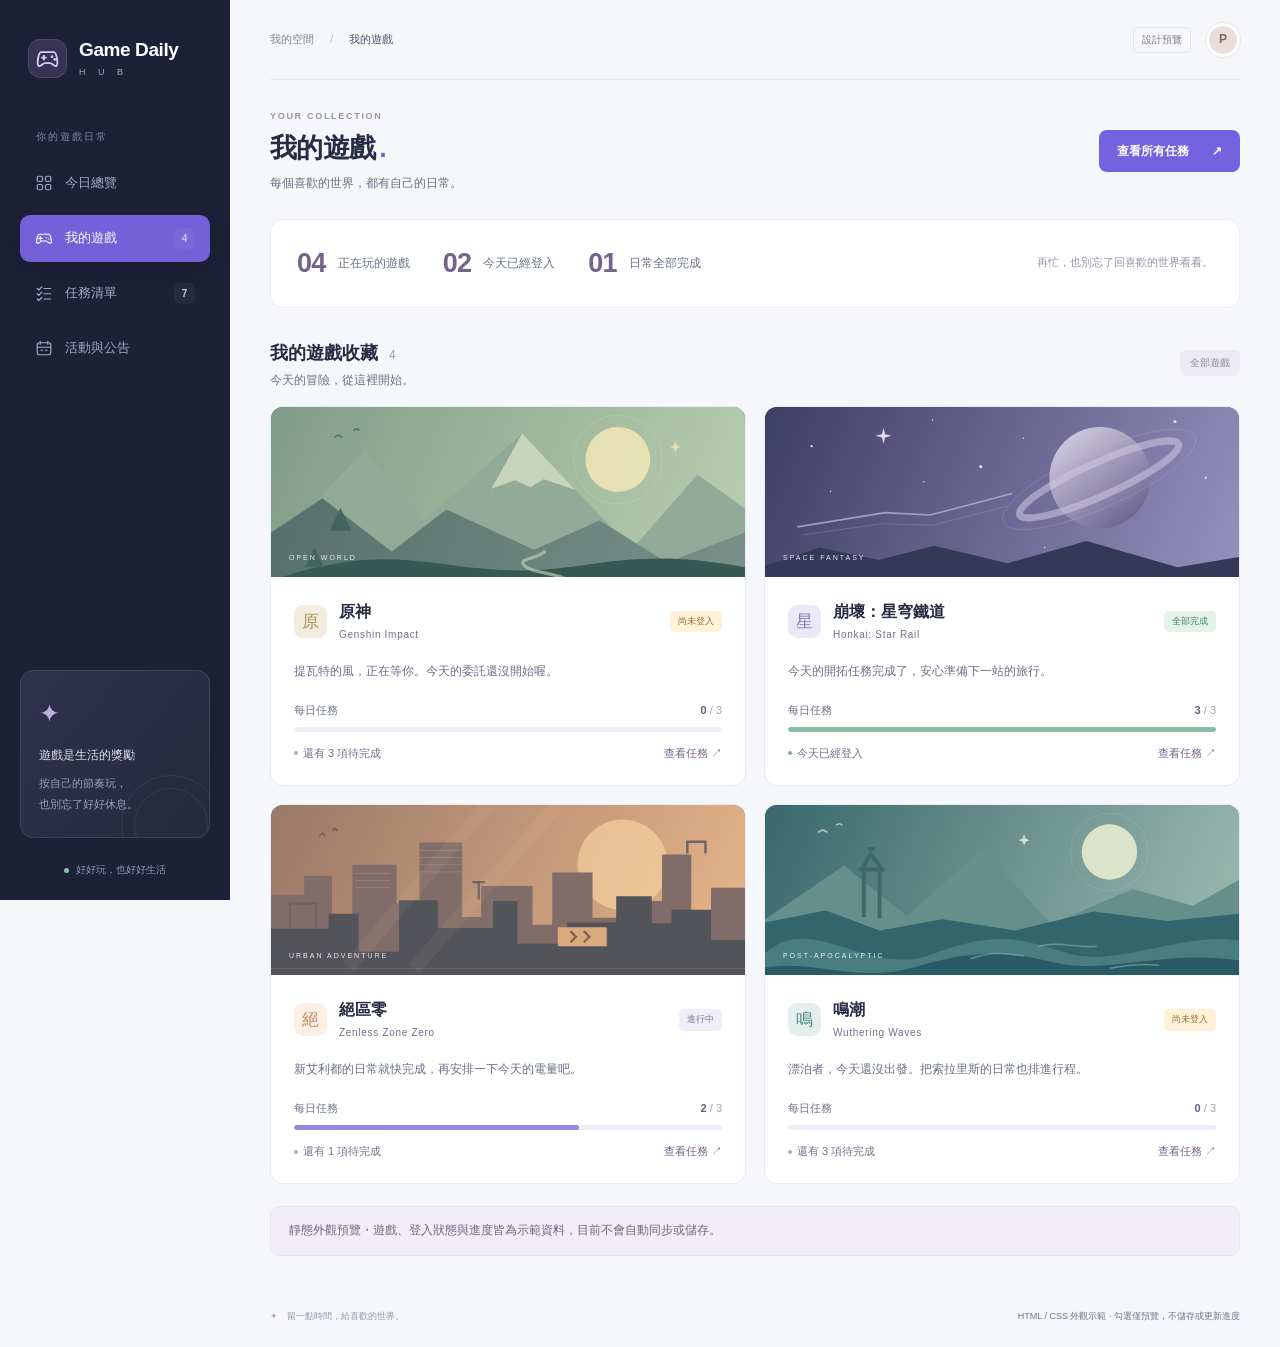
==== games.html @ d1d95e8d "Add Game Daily Hub HTML and CSS website" ====
<!DOCTYPE html>
<html lang="zh-Hant">
<head>
  <meta charset="UTF-8">
  <meta name="viewport" content="width=device-width, initial-scale=1.0">
  <meta name="description" content="Game Daily Hub，讓每一天的遊戲任務都井然有序。每日進度、遊戲清單與活動提醒的靜態設計示範。">
  <meta name="theme-color" content="#1c2036">
  <title>我的遊戲 · Game Daily Hub</title>
  <link rel="icon" href="assets/favicon.svg" type="image/svg+xml">
  <link rel="stylesheet" href="styles.css">
</head>
<body>
  <a class="skip-link" href="#main">跳到主要內容</a>
  <div class="app-shell">
    <aside class="sidebar" aria-label="主要導覽">
      <a class="brand" href="index.html" aria-label="Game Daily Hub 首頁">
        <span class="brand-mark" aria-hidden="true"><svg viewBox="0 0 32 32" fill="none"><path d="M9 9h14c3 0 5 13 3 15-2 2-5-3-7-3h-6c-2 0-5 5-7 3S6 9 9 9Z" stroke="currentColor" stroke-width="2"/><path d="M12 12v6m-3-3h6" stroke="currentColor" stroke-width="2"/><circle cx="21" cy="14" r="1.5" fill="currentColor"/><circle cx="24" cy="17" r="1.5" fill="currentColor"/></svg></span>
        <span>Game Daily<span class="brand-sub">H U B</span></span>
      </a>
      <p class="nav-label">你的遊戲日常</p>
      <nav class="main-nav">
        <a class="nav-link" href="index.html"><svg viewBox="0 0 24 24" aria-hidden="true"><rect x="3" y="3" width="7" height="7" rx="2"/><rect x="14" y="3" width="7" height="7" rx="2"/><rect x="3" y="14" width="7" height="7" rx="2"/><rect x="14" y="14" width="7" height="7" rx="2"/></svg><span>今日總覽</span></a>
        <a class="nav-link active" aria-current="page" href="games.html"><svg viewBox="0 0 24 24" aria-hidden="true"><path d="M6 7h12c3 0 5 11 3 12s-5-3-6-3H9c-1 0-4 4-6 3S3 7 6 7Z"/><path d="M7 10v5m-2.5-2.5h5m6-1h.01m3 2h.01"/></svg><span>我的遊戲</span><span class="nav-count">4</span></a>
        <a class="nav-link" href="tasks.html"><svg viewBox="0 0 24 24" aria-hidden="true"><path d="m3 6 2 2 4-4m3 2h9M3 13l2 2 4-4m3 2h9M3 20l2 2 4-4m3 2h9"/></svg><span>任務清單</span><span class="nav-count">7</span></a>
        <a class="nav-link" href="news.html"><svg viewBox="0 0 24 24" aria-hidden="true"><rect x="3" y="5" width="18" height="16" rx="3"/><path d="M7 3v4m10-4v4M3 11h18m-13 4h2m4 0h2"/></svg><span>活動與公告</span></a>
      </nav>
      <div class="sidebar-bottom">
        <div class="sidebar-message"><span class="sparkle" aria-hidden="true">✦</span><strong>遊戲是生活的獎勵</strong><p>按自己的節奏玩，<br>也別忘了好好休息。</p><span class="message-line"></span></div>
        <div class="sidebar-status"><span></span> 好好玩，也好好生活</div>
      </div>
    </aside>

    <main class="main-content" id="main">
      <header class="page-top"><p class="breadcrumb">我的空間 <span>/</span> <strong>我的遊戲</strong></p><div class="profile"><span class="demo-label">設計預覽</span><span class="avatar" aria-label="玩家示範頭像">P</span></div></header>
      <section class="page-header">
        <div><p class="eyebrow">YOUR COLLECTION</p><h1>我的遊戲<span class="heading-dot" aria-hidden="true">.</span></h1><p>每個喜歡的世界，都有自己的日常。</p></div>
        <a class="button button-primary" href="tasks.html">查看所有任務 <span aria-hidden="true">↗</span></a>
      </section>

      <section class="collection-summary panel" aria-label="遊戲收藏概況">
        <div><span class="summary-number">04</span><span>正在玩的遊戲</span></div>
        <div><span class="summary-number">02</span><span>今天已經登入</span></div>
        <div><span class="summary-number">01</span><span>日常全部完成</span></div>
        <p>再忙，也別忘了回喜歡的世界看看。</p>
      </section>

      <section aria-labelledby="collection-heading">
        <div class="section-heading"><div><h2 id="collection-heading">我的遊戲收藏 <span class="section-count">4</span></h2><p>今天的冒險，從這裡開始。</p></div><span class="section-hint">全部遊戲</span></div>
        <div class="game-grid collection-grid">
          <article class="game-card">
            <div class="game-cover cover-genshin"><img src="assets/genshin.svg" alt="原神卡片的青綠山巒與天空示意插畫"><span class="cover-caption">OPEN WORLD</span></div>
            <div class="game-body"><div class="game-heading"><div class="game-name"><span class="game-icon icon-genshin" aria-hidden="true">原</span><div><h3>原神</h3><p>Genshin Impact</p></div></div><span class="badge badge-warning">尚未登入</span></div><p class="game-description">提瓦特的風，正在等你。今天的委託還沒開始喔。</p><div class="game-progress"><span>每日任務</span><strong>0 <span>/ 3</span></strong></div><div class="progress-track" role="img" aria-label="每日任務完成 0%"><span style="width: 0%"></span></div><div class="game-footer"><span><i class="status-dot pending" aria-hidden="true"></i>還有 3 項待完成</span><a href="tasks.html#genshin">查看任務 <span aria-hidden="true">↗</span></a></div></div>
          </article>
          <article class="game-card">
            <div class="game-cover cover-starrail"><img src="assets/starrail.svg" alt="星穹鐵道卡片的紫色星球與軌道示意插畫"><span class="cover-caption">SPACE FANTASY</span></div>
            <div class="game-body"><div class="game-heading"><div class="game-name"><span class="game-icon icon-starrail" aria-hidden="true">星</span><div><h3>崩壞：星穹鐵道</h3><p>Honkai: Star Rail</p></div></div><span class="badge badge-success">全部完成</span></div><p class="game-description">今天的開拓任務完成了，安心準備下一站的旅行。</p><div class="game-progress"><span>每日任務</span><strong>3 <span>/ 3</span></strong></div><div class="progress-track progress-success" role="img" aria-label="每日任務完成 100%"><span style="width: 100%"></span></div><div class="game-footer"><span><i class="status-dot complete" aria-hidden="true"></i>今天已經登入</span><a href="tasks.html#starrail">查看任務 <span aria-hidden="true">↗</span></a></div></div>
          </article>
          <article class="game-card">
            <div class="game-cover cover-zzz"><img src="assets/zzz.svg" alt="絕區零卡片的橘黃色都市幾何示意插畫"><span class="cover-caption">URBAN ADVENTURE</span></div>
            <div class="game-body"><div class="game-heading"><div class="game-name"><span class="game-icon icon-zzz" aria-hidden="true">絕</span><div><h3>絕區零</h3><p>Zenless Zone Zero</p></div></div><span class="badge">進行中</span></div><p class="game-description">新艾利都的日常就快完成，再安排一下今天的電量吧。</p><div class="game-progress"><span>每日任務</span><strong>2 <span>/ 3</span></strong></div><div class="progress-track" role="img" aria-label="每日任務完成約 67%"><span style="width: 66.67%"></span></div><div class="game-footer"><span><i class="status-dot pending" aria-hidden="true"></i>還有 1 項待完成</span><a href="tasks.html#zzz">查看任務 <span aria-hidden="true">↗</span></a></div></div>
          </article>
          <article class="game-card">
            <div class="game-cover cover-wuwa"><img src="assets/wuwa.svg" alt="鳴潮卡片的藍色山脈與波紋示意插畫"><span class="cover-caption">POST-APOCALYPTIC</span></div>
            <div class="game-body"><div class="game-heading"><div class="game-name"><span class="game-icon icon-wuwa" aria-hidden="true">鳴</span><div><h3>鳴潮</h3><p>Wuthering Waves</p></div></div><span class="badge badge-warning">尚未登入</span></div><p class="game-description">漂泊者，今天還沒出發。把索拉里斯的日常也排進行程。</p><div class="game-progress"><span>每日任務</span><strong>0 <span>/ 3</span></strong></div><div class="progress-track" role="img" aria-label="每日任務完成 0%"><span style="width: 0%"></span></div><div class="game-footer"><span><i class="status-dot pending" aria-hidden="true"></i>還有 3 項待完成</span><a href="tasks.html#wuwa">查看任務 <span aria-hidden="true">↗</span></a></div></div>
          </article>
        </div>
      </section>
      <p class="preview-note">靜態外觀預覽・遊戲、登入狀態與進度皆為示範資料，目前不會自動同步或儲存。</p>

      <footer class="site-footer"><p><span aria-hidden="true">✦</span> 留一點時間，給喜歡的世界。</p><p>HTML / CSS 外觀示範 · 勾選僅預覽，不儲存或更新進度</p></footer>
    </main>
  </div>
</body>
</html>
---- styles.css ----
/* 共用設計：從這裡修改全站配色，不需要安裝任何套件。 */
:root {
  --bg: #f6f7fb;
  --surface: #fff;
  --sidebar: #1d2138;
  --text: #272b43;
  --muted: #687086;
  --line: #eceef5;
  --accent: #7562df;
  --accent-dark: #5c48c8;
  --accent-light: #f0edff;
  --green: #36856e;
  --radius: 17px;
}
* { box-sizing: border-box; }
html { scroll-behavior: smooth; scroll-padding-top: 24px; }
body { margin: 0; color: var(--text); background: var(--bg); font-family: -apple-system, BlinkMacSystemFont, "Segoe UI", "PingFang TC", "Microsoft JhengHei", sans-serif; font-size: 14px; line-height: 1.6; -webkit-font-smoothing: antialiased; }
a { color: inherit; text-decoration: none; }
button, input { font: inherit; }
img, svg { display: block; max-width: 100%; }
h1, h2, h3, p { margin: 0; }
h1, h2, h3 { line-height: 1.45; }
a, input, button { -webkit-tap-highlight-color: transparent; }
a:focus-visible, input:focus-visible, button:focus-visible, summary:focus-visible { outline: 3px solid #ad92ff; outline-offset: 5px; }
::selection { background: #e0d9ff; }
.skip-link { position: fixed; z-index: 20; left: 12px; top: -70px; padding: 10px 18px; color: white; background: var(--accent-dark); border-radius: 8px; }
.skip-link:focus { top: 12px; }
.app-shell { min-height: 100vh; }
.sidebar { width: 230px; position: fixed; inset: 0 auto 0 0; display: flex; flex-direction: column; padding: 38px 20px 22px; background: var(--sidebar); color: #a3a8c2; z-index: 5; overflow-y: auto; }
.brand { display: flex; align-items: center; gap: 12px; color: #fff; margin: 0 8px 51px; font-size: 19px; font-weight: 750; line-height: 1.25; letter-spacing: -.4px; }
.brand-mark { flex-shrink: 0; width: 39px; height: 39px; padding: 4px; color: #d6ccff; background: #383352; border: 1px solid #52476f; border-radius: 12px; }
.brand-sub { display: block; margin-top: 5px; color: #a8a4c4; font-size: 9px; font-weight: 500; letter-spacing: 5px; }
.nav-label { font-size: 10px; letter-spacing: 2px; margin: 0 16px 15px; color: #8187a2; }
.main-nav { display: flex; flex-direction: column; gap: 8px; }
.nav-link { display: flex; align-items: center; gap: 12px; padding: 13px 15px; border-radius: 10px; font-size: 13px; font-weight: 550; transition: background .2s, color .2s; }
.nav-link svg { width: 18px; height: 18px; fill: none; stroke: currentColor; stroke-width: 1.6; stroke-linecap: round; stroke-linejoin: round; flex-shrink: 0; }
.nav-link:hover { color: #fff; background: #2a2d47; }
.nav-link.active { background: #7460d9; color: #fff; box-shadow: 0 6px 20px #0d092326; }
.nav-count { margin-left: auto; min-width: 21px; height: 21px; line-height: 21px; text-align: center; font-size: 10px; border-radius: 6px; background: #ffffff0c; color: #c6c6d9; }
.sidebar-bottom { margin-top: auto; padding-top: 70px; }
.sidebar-message { position: relative; overflow: hidden; padding: 22px 18px; border: 1px solid #41435b; border-radius: 13px; background: linear-gradient(130deg, #30314d, #24293e); }
.sparkle { display: block; font-size: 25px; color: #bfaddf; margin-bottom: 10px; }
.sidebar-message strong { color: #e1e0eb; font-size: 12px; font-weight: 550; }
.sidebar-message p { font-size: 11px; margin-top: 8px; line-height: 1.9; color: #a0a1ba; }
.message-line { position: absolute; right: -12px; bottom: -38px; width: 100px; height: 100px; border: 1px solid #ffffff14; border-radius: 50%; }
.message-line::after { content: ""; position: absolute; inset: 12px; border: 1px solid #ffffff12; border-radius: 50%; }
.sidebar-status { display: flex; align-items: center; justify-content: center; gap: 7px; margin-top: 24px; font-size: 10px; color: #9197b0; }
.sidebar-status > span { width: 5px; height: 5px; border-radius: 50%; background: #8ebfaa; }
.main-content { margin-left: 230px; padding: 0 40px; max-width: 1700px; }
.page-top { min-height: 80px; border-bottom: 1px solid #e8eaf1; display: flex; align-items: center; justify-content: space-between; gap: 20px; }
.breadcrumb { font-size: 11px; color: #7e8397; }
.breadcrumb span { color: #b8bac7; padding: 0 13px; }
.breadcrumb strong { font-weight: 500; color: #4c5269; }
.profile { display: flex; align-items: center; gap: 15px; }
.demo-label { border: 1px solid #e4e2ee; border-radius: 6px; padding: 4px 8px; font-size: 10px; color: #7c758e; }
.avatar { display: grid; place-items: center; width: 34px; height: 34px; font-weight: 700; font-size: 12px; border: 3px solid white; border-radius: 50%; background: #eadfd8; color: #806658; box-shadow: 0 0 0 1px #eee7e1; }
.page-header { display: flex; align-items: center; justify-content: space-between; gap: 20px; padding: 29px 0 25px; }
.eyebrow { color: #9996aa; font-size: 9px; font-weight: 600; letter-spacing: 1.7px; }
.page-header h1 { font-size: clamp(22px, 2.1vw, 30px); font-weight: 750; margin: 6px 0; letter-spacing: -.7px; }
.heading-star { font-size: 26px; color: #b6a0d0; padding-left: 6px; }
.page-description { font-size: 12px; color: var(--muted); }
.button { display: inline-flex; align-items: center; justify-content: center; gap: 23px; padding: 11px 17px; border: 1px solid transparent; border-radius: 8px; font-size: 12px; font-weight: 600; line-height: 1.5; white-space: nowrap; transition: background .2s, transform .2s; }
.button:hover { transform: translateY(-2px); }
.button-light { background: white; border-color: #e5e6ef; box-shadow: 0 2px 3px #15172f03; }
.button-light:hover { background: var(--accent-light); border-color: #d5cdef; }
.button-mint { background: #ceeedc; color: #244c41; box-shadow: 0 4px 16px #12282b1c; }
.button-mint:hover { background: #e2f9ec; }
.hero { display: flex; position: relative; isolation: isolate; overflow: hidden; border-radius: var(--radius); min-height: 261px; color: white; background: linear-gradient(110deg, #343a62 0%, #494372 60%, #736696 100%); }
.hero::before { content: ""; position: absolute; inset: 0; z-index: -1; background-image: radial-gradient(#ffffff30 .6px, transparent .6px); background-size: 24px 24px; opacity: .2; }
.hero-copy { position: relative; z-index: 2; padding: 29px 34px; width: 60%; }
.hero-tag { display: inline-flex; align-items: center; gap: 7px; font-size: 8px; letter-spacing: 1.5px; color: #e1daef; }
.hero-tag > span { width: 5px; height: 5px; background: #c4edda; border-radius: 50%; }
.hero h2 { margin-top: 12px; font-size: clamp(25px, 2.35vw, 32px); font-weight: 650; letter-spacing: .7px; line-height: 1.45; }
.hero-copy p { font-size: 11px; color: #d2cee3; line-height: 1.9; margin: 12px 0 21px; }
.hero-copy p strong { color: #e8e6f1; font-weight: 650; }
.hero-visual { position: absolute; right: 2%; top: 0; bottom: 0; width: 40%; }
.hero-planet { position: absolute; height: 170px; width: 170px; border-radius: 50%; left: 20%; top: 42px; background: radial-gradient(circle at 32% 22%, #e4dfec 0, #b5abcf 25%, #887ba9 53%, #605779 76%); box-shadow: inset -15px -12px 30px #40375966, 5px 12px 55px #a49acb26; }
.hero-planet::after { content: ""; position: absolute; left: -34px; top: 56px; width: 235px; height: 57px; border: 12px solid #a9a0c488; border-top-color: #c8bed844; border-left-color: #e1d8eb99; border-radius: 50%; transform: rotate(-25deg); }
.orbit { border: 1px solid #e8d9ff21; border-radius: 50%; position: absolute; width: 350px; height: 200px; left: -10%; top: 46px; transform: rotate(-35deg); }
.orbit-two { width: 440px; height: 270px; top: 16px; left: -20%; }
.float-star { position: absolute; color: #e9d7b6; }
.star-one { font-size: 32px; top: 33px; right: 9%; transform: rotate(15deg); }
.star-two { font-size: 20px; left: 7%; bottom: 48px; }
.hero-dot { position: absolute; left: 6%; top: 55px; height: 6px; width: 6px; border-radius: 50%; background: #c3c9dc; }
.quest-ticket { position: absolute; display: flex; align-items: center; gap: 12px; bottom: 66px; left: 12%; min-width: 231px; padding: 16px 18px; border-radius: 13px; background: #ffffffed; color: #807891; font-size: 8px; letter-spacing: 1px; box-shadow: 0 16px 24px #1d183533; transform: rotate(-7deg); }
.ticket-check { width: 32px; height: 32px; display: grid; place-items: center; color: #4b8e76; background: #e3f3ea; border-radius: 9px; font-size: 17px; }
.quest-ticket strong { display: block; font-size: 13px; color: #383549; margin-top: 2px; letter-spacing: 1px; }
.ticket-star { margin-left: auto; color: #b6a4d4; font-size: 20px; }
.hero-coordinate { position: absolute; right: 4%; bottom: 25px; font-size: 6px; letter-spacing: 2px; color: #e0d9ed88; }
.stats-grid { display: grid; grid-template-columns: 1.15fr 1fr 1fr; gap: 16px; margin: 22px 0 29px; }
.stat-card { display: flex; align-items: flex-start; gap: 14px; position: relative; background: white; padding: 21px; border-radius: 13px; border: 1px solid var(--line); }
.stat-icon { width: 37px; height: 37px; display: grid; place-items: center; flex-shrink: 0; border-radius: 11px; font-size: 21px; }
.lavender { background: #efecfc; color: #826fcd; }
.mint { background: #e6f4ee; color: #65a590; }
.peach { background: #fff0e6; color: #cc986e; }
.stat-card p { font-size: 11px; color: #6c738c; }
.stat-value { font-size: 26px; line-height: 1.45; font-weight: 700; letter-spacing: -.5px; margin: 3px 0 2px; }
.stat-value > span { font-size: 12px; color: #9a9eb0; font-weight: 450; padding-left: 4px; }
.stat-note, .stat-link { color: #8c90a3; font-size: 9px; }
.stat-link { color: #a87b55; }
.stat-link:hover { text-decoration: underline; }
.mini-ring { width: 48px; height: 48px; border-radius: 50%; background: conic-gradient(#8c77dc 42%, #eeebf8 0); margin: 13px 0 0 auto; padding: 4px; flex-shrink: 0; }
.mini-ring > span { display: flex; align-items: center; justify-content: center; width: 100%; height: 100%; border-radius: 50%; background: white; color: #7562bf; font-size: 12px; font-weight: 650; }
.mini-ring small { font-size: 7px; }
.dashboard-grid { display: grid; grid-template-columns: minmax(0, 1.95fr) minmax(255px, 1fr); gap: 25px; align-items: start; }
.main-column, .side-column { min-width: 0; }
.section-heading { display: flex; justify-content: space-between; align-items: center; gap: 12px; margin-bottom: 16px; }
.section-heading h2 { font-size: 18px; font-weight: 700; margin-top: 3px; }
.section-count { color: #979aac; font-size: 12px; font-weight: 400; margin-left: 6px; }
.text-link { color: #7c719d; font-size: 11px; }
.text-link:hover { color: var(--accent-dark); }
.text-link > span { margin-left: 8px; }
.game-grid { display: grid; grid-template-columns: repeat(2, minmax(0, 1fr)); gap: 18px; }
.game-card { overflow: hidden; background: white; border: 1px solid #e8eaf3; border-radius: 13px; transition: box-shadow .2s, transform .2s; }
.game-card:hover { transform: translateY(-3px); box-shadow: 0 9px 25px #27213f0a; }
.game-cover { position: relative; overflow: hidden; height: 110px; background: #425764; }
.game-cover img { width: 100%; height: 100%; object-fit: cover; }
.cover-caption { position: absolute; bottom: 14px; left: 18px; color: #ffffffe0; font-size: 7px; font-weight: 500; letter-spacing: 2px; }
.badge { display: inline-flex; align-items: center; justify-content: center; font-size: 9px; font-weight: 550; line-height: 1.5; padding: 4px 8px; border-radius: 5px; white-space: nowrap; background: #f0edfa; color: #817099; }
.game-cover > .badge { position: absolute; right: 12px; top: 12px; font-size: 8px; }
.badge-dark { background: #17273180; color: #fff; backdrop-filter: blur(8px); }
.badge-success { background: #e5f4eb; color: #427c66; }
.badge-warning { background: #fff2d8; color: #926a2c; }
.game-body { padding: 16px 18px 14px; }
.game-heading { display: flex; align-items: center; gap: 10px; }
.game-heading h3 { font-size: 13px; font-weight: 700; }
.game-heading p { color: #a0a3b1; font-size: 7px; letter-spacing: .7px; margin-top: 3px; }
.game-icon, .small-game-icon { width: 33px; height: 33px; border-radius: 9px; display: grid; place-items: center; font-size: 24px; flex-shrink: 0; }
.icon-genshin { background: #f4eddf; color: #ad9055; }
.icon-starrail { background: #ebe8f8; color: #8c78b5; }
.icon-zzz { background: #fcf0e6; color: #bf8a5a; }
.icon-wuwa { background: #e3efed; color: #4f8c82; }
.card-arrow { display: grid; place-items: center; align-self: flex-start; margin-left: auto; color: #9498a9; width: 28px; height: 28px; border-radius: 8px; font-size: 15px; }
.card-arrow:hover { color: var(--accent); background: var(--accent-light); }
.game-progress { display: flex; align-items: center; justify-content: space-between; margin: 19px 0 7px; font-size: 9px; color: #83899c; }
.game-progress strong { color: #5d637b; font-size: 11px; }
.game-progress strong span { color: #a0a4b3; font-weight: 400; }
.progress-track { height: 5px; border-radius: 20px; background: #edeef6; overflow: hidden; }
.progress-track > span { display: block; height: 100%; border-radius: inherit; background: #9985e2; }
.progress-success > span { background: #8abca6; }
.game-footer { display: flex; align-items: center; justify-content: space-between; flex-wrap: wrap; gap: 5px; margin-top: 13px; font-size: 8px; color: #9599ab; }
.game-footer > span { display: flex; align-items: center; gap: 5px; }
.game-footer a { color: #8a7baf; }
.game-footer a:hover { text-decoration: underline; }
.status-dot { display: inline-block; width: 4px; height: 4px; flex-shrink: 0; border-radius: 50%; background: #b1b3c1; vertical-align: middle; }
.status-dot.purple { background: #a08ad2; }
.status-dot.gold { background: #bdad77; }
.status-dot.orange { background: #d6a276; }
.status-dot.teal, .text-success .status-dot { background: #7baa98; }
.text-success { color: var(--green); }
.side-column { display: flex; flex-direction: column; gap: 18px; padding-top: 4px; }
.panel { border: 1px solid var(--line); background: white; border-radius: 13px; padding: 19px; }
.panel-heading { display: flex; align-items: center; justify-content: space-between; gap: 10px; margin-bottom: 15px; }
.panel-heading h2 { display: flex; align-items: center; gap: 8px; font-size: 13px; }
.tiny-icon { font-size: 17px; color: #aca2c1; }
.notification-dot { background: #dba079; width: 5px; height: 5px; border-radius: 50%; }
.reminder-box { display: flex; align-items: flex-start; gap: 10px; padding: 13px 10px; border: 1px solid #f3e9da; border-radius: 8px; background: #fdf9f1; }
.reminder-icon { width: 16px; height: 16px; display: grid; place-items: center; border: 1px solid #c8ad75; border-radius: 50%; font-size: 10px; color: #b29357; flex-shrink: 0; margin-top: 2px; }
.reminder-box strong { font-size: 10px; font-weight: 650; color: #8e7850; }
.reminder-box p { font-size: 9px; color: #aa9a80; margin-top: 3px; }
.reminder-link { display: flex; align-items: center; gap: 9px; margin-top: 15px; font-size: 11px; }
.small-game-icon { width: 27px; height: 27px; font-size: 18px; border-radius: 7px; }
.reminder-link small { display: block; font-size: 8px; font-weight: 400; color: #a0a4b5; }
.reminder-link > span:last-child { margin-left: auto; color: #a3a3b4; }
.reminder-link:hover > span:last-child { color: var(--accent); }
.muted { color: var(--muted); }
.small-text { font-size: 9px; }
.quick-tasks .panel-heading { margin-bottom: 4px; }
.task-list { display: flex; flex-direction: column; }
.task-row { display: flex; align-items: center; gap: 11px; padding: 14px 0; cursor: pointer; border-bottom: 1px solid #f0f1f6; }
.task-row:last-child { border-bottom: 0; }
.task-row input { appearance: none; display: grid; place-items: center; width: 16px; height: 16px; margin: 0; border: 1.4px solid #d7dbe7; border-radius: 5px; background: white; flex-shrink: 0; cursor: pointer; }
.task-row input::before { content: ""; width: 7px; height: 4px; border-bottom: 1.5px solid white; border-left: 1.5px solid white; transform: translateY(-1px) rotate(-45deg) scale(0); }
.task-row input:checked { border-color: #9b8bce; background: #9b8bce; }
.task-row input:checked::before { transform: translateY(-1px) rotate(-45deg) scale(1); }
.task-row input:checked ~ .task-content strong { color: #9b9dac; text-decoration: line-through; }
.task-row:hover input:not(:checked) { border-color: var(--accent); }
.task-content { display: flex; flex-direction: column; gap: 4px; min-width: 0; }
.task-content strong { font-size: 11px; font-weight: 550; }
.task-content small { display: flex; align-items: center; gap: 4px; color: #999caf; font-size: 8px; }
.task-game { margin-left: auto; font-size: 10px; color: var(--muted); }
.all-tasks-link { display: flex; align-items: center; justify-content: center; gap: 9px; margin: 10px -19px -19px; padding: 13px; font-size: 10px; color: #9282b5; border-top: 1px solid var(--line); }
.all-tasks-link:hover { background: #f9f7ff; }
.event-preview { position: relative; overflow: hidden; padding: 19px; border: 1px solid #e6e1f3; border-radius: 13px; background: linear-gradient(110deg, #eeebf6, #f8f5fc); }
.event-preview-top { display: flex; justify-content: space-between; align-items: center; gap: 6px; }
.event-preview-top .eyebrow { font-size: 7px; letter-spacing: 1px; }
.event-preview-top .badge { font-size: 8px; }
.event-preview h2 { position: relative; font-size: 15px; color: #6c5e89; margin-top: 16px; }
.event-preview p { position: relative; font-size: 10px; color: #a093b0; margin-top: 5px; }
.event-preview > a { position: relative; display: inline-block; margin-top: 16px; font-size: 10px; color: #827397; }
.event-preview > a:hover { text-decoration: underline; }
.event-decoration { position: absolute; right: 8px; top: 34px; font-size: 110px; color: #cbbede4d; line-height: 1; transform: rotate(12deg); }
.site-footer { display: flex; align-items: center; justify-content: space-between; gap: 15px; color: #a4a8b7; padding: 29px 0 24px; font-size: 9px; }
.site-footer p:first-child { color: #9295a6; }
.site-footer p:first-child span { color: #baa9cd; padding-right: 6px; }

/* 次頁沿用相同卡片、進度列、任務列與導覽。 */
.notice, .preview-note, .info-banner { padding: 14px 18px; margin-bottom: 24px; border: 1px solid #e8e3f3; background: #f1eef9; color: #847499; border-radius: 10px; font-size: 12px; }
.collection-grid { grid-template-columns: repeat(2, minmax(0, 1fr)); }
.collection-grid .game-cover { height: 170px; }
.task-panel { margin-bottom: 20px; scroll-margin-top: 24px; }
.task-panel .panel-heading { border-bottom: 1px solid var(--line); padding-bottom: 18px; }
.task-panel .task-row { padding: 18px 2px; }
.task-panel .task-content strong { font-size: 13px; }
.task-panel .task-content small { font-size: 11px; }
.news-grid { display: grid; grid-template-columns: repeat(2, minmax(0, 1fr)); gap: 22px; }
.news-card { overflow: hidden; padding: 0; scroll-margin-top: 24px; }
.event-art { min-height: 130px; padding: 24px; background: #eee9f7; display: flex; align-items: center; justify-content: space-between; }
.event-art img { width: 100%; height: 150px; object-fit: cover; }
.event-meta { display: flex; align-items: center; gap: 10px; flex-wrap: wrap; font-size: 11px; color: #9a8aa7; }
.event-title { font-size: 20px; margin-top: 12px; }
.event-description { color: var(--muted); font-size: 13px; margin: 12px 0; line-height: 1.9; }
.event-date { color: #928ba0; font-size: 11px; }
.button-primary { color: white; background: var(--accent); }
.button-primary:hover { background: var(--accent-dark); }
.button-secondary { background: white; border-color: #e5e6ef; }
.button-secondary:hover { background: var(--accent-light); }
.heading-dot { color: var(--accent); padding-left: 4px; }
.page-header > div > p:last-child { font-size: 12px; color: var(--muted); }
.section-heading > div > p { margin-top: 5px; font-size: 12px; color: var(--muted); }
.section-hint { font-size: 10px; padding: 5px 10px; border-radius: 6px; background: #ecebf4; color: #8e839e; white-space: nowrap; }
.collection-summary { display: flex; align-items: center; gap: 33px; margin-bottom: 29px; padding: 22px 26px; }
.collection-summary > div { display: flex; align-items: center; gap: 12px; font-size: 12px; color: var(--muted); }
.summary-number { font-size: 27px; font-weight: 650; letter-spacing: -.7px; color: #73648e; }
.collection-summary > p { margin-left: auto; font-size: 11px; color: #9892a4; }
.collection-grid .game-body { padding: 23px; }
.game-name { display: flex; align-items: center; gap: 12px; min-width: 0; }
.game-name .game-icon { font-size: 17px; }
.game-heading > .badge { margin-left: auto; }
.game-description { font-size: 12px; color: var(--muted); margin: 17px 0 6px; line-height: 1.9; }
.collection-grid .game-heading h3 { font-size: 16px; }
.collection-grid .game-progress { font-size: 11px; }
.collection-grid .game-footer { font-size: 11px; }
.status-dot.pending { background: #bcad8f; }
.status-dot.complete { background: #7bad99; }
.collection-grid + .preview-note, section + .preview-note { margin-top: 22px; }
.task-overview { display: flex; align-items: center; justify-content: space-between; padding: 26px; background: linear-gradient(110deg, #eeebf9, #f8f6ff); border-color: #e5dff3; }
.task-overview h2 { font-size: 20px; font-weight: 500; margin: 9px 0; }
.task-overview h2 > strong { color: var(--accent); font-size: 27px; padding: 0 3px; }
.task-overview p { font-size: 12px; color: #9790a6; }
.task-overview-progress { width: 25%; text-align: right; }
.task-overview-progress > strong { font-size: 34px; color: #8070af; line-height: 1; }
.task-overview-progress > strong > span { font-size: 16px; margin-left: 3px; }
.task-overview-progress .progress-track { margin-top: 15px; background: #dfd7f0; }
.task-jump-links { display: flex; gap: 10px; margin-bottom: 24px; flex-wrap: wrap; }
.task-jump-links > a { display: flex; align-items: center; gap: 23px; border: 1px solid #e4e3ed; border-radius: 8px; padding: 9px 15px; background: white; font-size: 12px; transition: background .2s; }
.task-jump-links > a:hover { background: var(--accent-light); }
.task-jump-links > a > span { color: #a398b8; font-size: 10px; }
.task-page-grid { display: grid; grid-template-columns: repeat(2, minmax(0, 1fr)); gap: 20px; }
.task-page-grid .task-panel { margin-bottom: 0; padding: 23px; }
.game-name p { margin-top: 4px; font-size: 10px; color: #9a9cb0; }
.task-tag { margin-left: auto; color: #9891a9; background: #f6f4fa; padding: 3px 7px; border-radius: 4px; font-size: 9px; white-space: nowrap; }
.task-panel-footer { display: flex; justify-content: space-between; padding-top: 19px; margin-top: 7px; border-top: 1px solid var(--line); font-size: 10px; color: #aaa5b5; }
.task-panel-footer a { color: #8a7baf; }
.task-panel-footer a:hover { text-decoration: underline; }
.news-notice { display: flex; align-items: center; gap: 13px; margin-bottom: 29px; background: #eeedf7; border-color: #e4e1f0; }
.notice-icon { display: grid; place-items: center; width: 23px; height: 23px; border: 1px solid #a89cba; border-radius: 50%; font-family: Georgia, serif; color: #988aaa; flex-shrink: 0; }
.news-notice strong { font-size: 12px; color: #7e6f99; }
.news-notice p { font-size: 11px; color: #9c91ac; margin-top: 3px; }
.event-art { position: relative; padding: 0; height: 160px; }
.event-art img { height: 100%; }
.event-art > .badge { position: absolute; right: 16px; top: 16px; }
.news-body { padding: 24px; }
.event-meta { justify-content: space-between; }
.event-category { font-size: 11px; color: #a18e6d; }
.event-details { border-top: 1px solid var(--line); padding-top: 14px; margin-top: 17px; }
.event-details summary { display: flex; align-items: center; justify-content: space-between; cursor: pointer; list-style: none; font-size: 11px; color: #8975a8; }
.event-details summary::-webkit-details-marker { display: none; }
.event-details[open] summary > span { transform: rotate(45deg); }
.event-details p { font-size: 12px; color: #9891a4; margin-top: 14px; line-height: 1.9; }
.announcement-panel { margin-top: 26px; padding: 25px; }
.announcement-panel .panel-heading h2 { font-size: 17px; }
.announcement-panel .panel-heading p { font-size: 12px; color: var(--muted); margin-top: 5px; }
.announcement-row { display: flex; align-items: center; gap: 22px; padding: 21px 0; border-top: 1px solid var(--line); }
.announcement-date { flex-shrink: 0; display: grid; place-items: center; width: 53px; height: 61px; border-radius: 8px; background: #f3f0f9; line-height: 1; color: #9c8cb5; padding: 9px; }
.announcement-date strong { font-size: 23px; font-weight: 600; }
.announcement-date > span { font-size: 8px; letter-spacing: 1px; }
.announcement-row h3 { font-size: 14px; margin-top: 6px; }
.announcement-row p { font-size: 12px; color: var(--muted); margin-top: 4px; }

/* 輔助文字也保持可讀；完成狀態同時用刪除線表示，不只依靠顏色。 */
.task-content small, .game-name p, .game-progress, .game-footer,
.stat-note, .task-panel-footer, .task-tag, .game-heading p,
.reminder-link small, .event-description, .event-date,
.site-footer p, .small-text { color: #6d7388; }
.task-row input:checked ~ .task-content strong { color: #686d80; }
.preview-note, .news-notice p, .event-details p { color: #6e647f; }
.task-panel-footer a, .game-footer a, .all-tasks-link,
.event-preview > a, .event-details summary { color: #77618d; }
.reminder-box p { color: #89754f; }
.event-preview p { color: #7c6a91; }

@media (min-width: 1700px) { .main-content { margin-right: auto; } }
@media (max-width: 1250px) {
  .sidebar { width: 210px; padding-right: 15px; padding-left: 15px; }
  .main-content { margin-left: 210px; padding: 0 27px; }
  .stat-card { padding: 17px 14px; gap: 10px; }
  .stat-icon { width: 32px; height: 32px; border-radius: 9px; }
  .stat-note { font-size: 8px; }
  .mini-ring { width: 40px; height: 40px; }
  .dashboard-grid { gap: 20px; grid-template-columns: minmax(0, 1.7fr) minmax(250px, 1fr); }
  .game-body { padding: 14px; }
  .game-grid { gap: 14px; }
  .game-heading h3 { font-size: 12px; }
  .game-heading { gap: 8px; }
}
@media (max-width: 1080px) {
  .collection-summary { gap: 20px; flex-wrap: wrap; }
  .collection-summary > p { flex-basis: 100%; margin-left: 0; }
  .task-page-grid { grid-template-columns: 1fr; }
  .sidebar { width: 190px; }
  .main-content { margin-left: 190px; padding: 0 24px; }
  .brand { font-size: 16px; margin-left: 3px; margin-right: 0; gap: 9px; }
  .brand-mark { width: 34px; height: 34px; }
  .dashboard-grid { grid-template-columns: 1fr; }
  .side-column { display: grid; grid-template-columns: repeat(2, minmax(0, 1fr)); align-items: start; }
  .event-preview { grid-column: 1 / -1; }
  .hero-visual { right: 0; width: 42%; transform: scale(.85); transform-origin: center right; }
  .hero-copy { width: 68%; }
  .stats-grid { gap: 10px; }
  .stat-card { gap: 9px; }
  .stat-icon { display: none; }
  .game-cover { height: 145px; }
  .site-footer { align-items: flex-start; }
  .site-footer p:last-child { text-align: right; }
}
@media (max-width: 760px) {
  .sidebar { position: static; width: 100%; padding: 19px 20px 12px; overflow: visible; }
  .brand { margin: 0 0 20px; font-size: 17px; }
  .brand-sub { display: inline; font-size: 9px; padding-left: 9px; letter-spacing: 3px; }
  .brand-mark { width: 32px; height: 32px; }
  .nav-label, .sidebar-bottom { display: none; }
  .main-nav { flex-direction: row; gap: 5px; }
  .nav-link { padding: 10px 9px; gap: 7px; font-size: 11px; flex: 1; justify-content: center; }
  .nav-link svg { width: 15px; height: 15px; }
  .nav-count { display: none; }
  .main-content { margin-left: 0; padding: 0 20px; }
  .page-top { min-height: 64px; }
  .page-header { padding: 22px 0; }
  .page-header h1 { font-size: 24px; }
  .page-header > .button { padding: 9px 11px; font-size: 10px; gap: 8px; }
  .page-description { font-size: 11px; }
  .hero-copy { padding: 26px; }
  .hero h2 { font-size: 28px; }
  .hero-visual { transform: scale(.8); }
  .stat-icon { display: grid; }
  .mini-ring { display: none; }
  .stat-value { font-size: 24px; }
  .stat-card { padding: 17px 12px; }
  .stat-note, .stat-link { font-size: 8px; }
  .stats-grid { margin: 17px 0 25px; }
  .site-footer { flex-direction: column; gap: 6px; align-items: center; text-align: center; }
  .site-footer p:last-child { text-align: center; }
}
@media (max-width: 540px) {
  .collection-summary { justify-content: space-between; gap: 15px; padding: 20px; }
  .collection-summary > div { flex-direction: column; align-items: flex-start; gap: 3px; font-size: 10px; }
  .collection-summary > p { font-size: 10px; }
  .collection-grid .game-body { padding: 19px; }
  .collection-grid .game-heading h3 { font-size: 14px; }
  .task-overview { padding: 21px; gap: 16px; }
  .task-overview h2 { font-size: 16px; }
  .task-overview p { font-size: 10px; }
  .task-overview-progress { width: 65px; flex-shrink: 0; }
  .task-overview-progress > strong { font-size: 29px; }
  .task-page-grid .task-panel { padding: 19px; }
  .task-jump-links { gap: 7px; }
  .task-jump-links > a { gap: 12px; padding: 8px 11px; font-size: 11px; }
  .task-panel .task-content small { font-size: 10px; }
  .preview-note { font-size: 10px; }
  .news-body { padding: 21px; }
  .news-notice { align-items: flex-start; }
  .news-notice p { font-size: 10px; line-height: 1.9; }
  .announcement-panel { padding: 19px; }
  .announcement-row { gap: 13px; }
  .announcement-row h3 { font-size: 12px; }
  .announcement-row p { font-size: 11px; }
  .sidebar { padding: 16px 13px 10px; }
  .brand { margin-left: 5px; margin-bottom: 17px; }
  .nav-link { gap: 6px; padding: 10px 5px; font-size: 10px; border-radius: 7px; }
  .nav-link svg { width: 13px; height: 13px; }
  .main-content { padding: 0 17px; }
  .page-header { flex-direction: column; align-items: flex-start; gap: 15px; }
  .page-header h1 { font-size: 23px; letter-spacing: -.6px; }
  .heading-star { font-size: 22px; padding-left: 1px; }
  .page-header > .button { align-self: flex-start; }
  .hero { min-height: 306px; }
  .hero-copy { width: 100%; padding: 25px 22px; }
  .hero h2 { font-size: 27px; }
  .hero-copy p { font-size: 10px; max-width: 235px; }
  .hero-visual { opacity: .5; width: 200px; height: 200px; top: auto; bottom: -12px; right: -58px; transform: scale(.7); transform-origin: bottom right; z-index: -1; }
  .quest-ticket { display: none; }
  .hero-coordinate { display: none; }
  .stats-grid { gap: 7px; grid-template-columns: 1fr 1fr 1fr; }
  .stat-card { display: block; padding: 13px 11px; }
  .stat-icon { height: 28px; width: 28px; margin-bottom: 11px; font-size: 16px; }
  .stat-card p { font-size: 9px; }
  .stat-value { font-size: 24px; white-space: nowrap; }
  .stat-value > span { font-size: 9px; padding-left: 0; }
  .stat-note, .stat-link { display: block; font-size: 8px; line-height: 1.6; }
  .game-grid, .collection-grid { grid-template-columns: 1fr; gap: 17px; }
  .game-cover { height: 140px; }
  .game-body { padding: 19px; }
  .game-heading h3 { font-size: 15px; }
  .game-heading p { font-size: 8px; }
  .game-heading { gap: 11px; }
  .game-icon { height: 37px; width: 37px; }
  .game-progress { font-size: 11px; }
  .game-footer { font-size: 10px; }
  .side-column { grid-template-columns: 1fr; }
  .panel-heading h2 { font-size: 14px; }
  .task-content strong { font-size: 12px; }
  .task-content small { font-size: 10px; }
  .reminder-box strong { font-size: 12px; }
  .reminder-box p { font-size: 11px; }
  .reminder-link { font-size: 13px; }
  .reminder-link small { font-size: 10px; }
  .event-preview h2 { font-size: 17px; }
  .event-preview p, .event-preview > a { font-size: 12px; }
  .news-grid { grid-template-columns: 1fr; }
}
@media (max-width: 360px) {
  .nav-link svg { display: none; }
  .nav-link > span { white-space: nowrap; }
}
@media (prefers-reduced-motion: reduce) {
  html { scroll-behavior: auto; }
  *, *::before, *::after { transition-duration: .01ms !important; animation-duration: .01ms !important; }
}
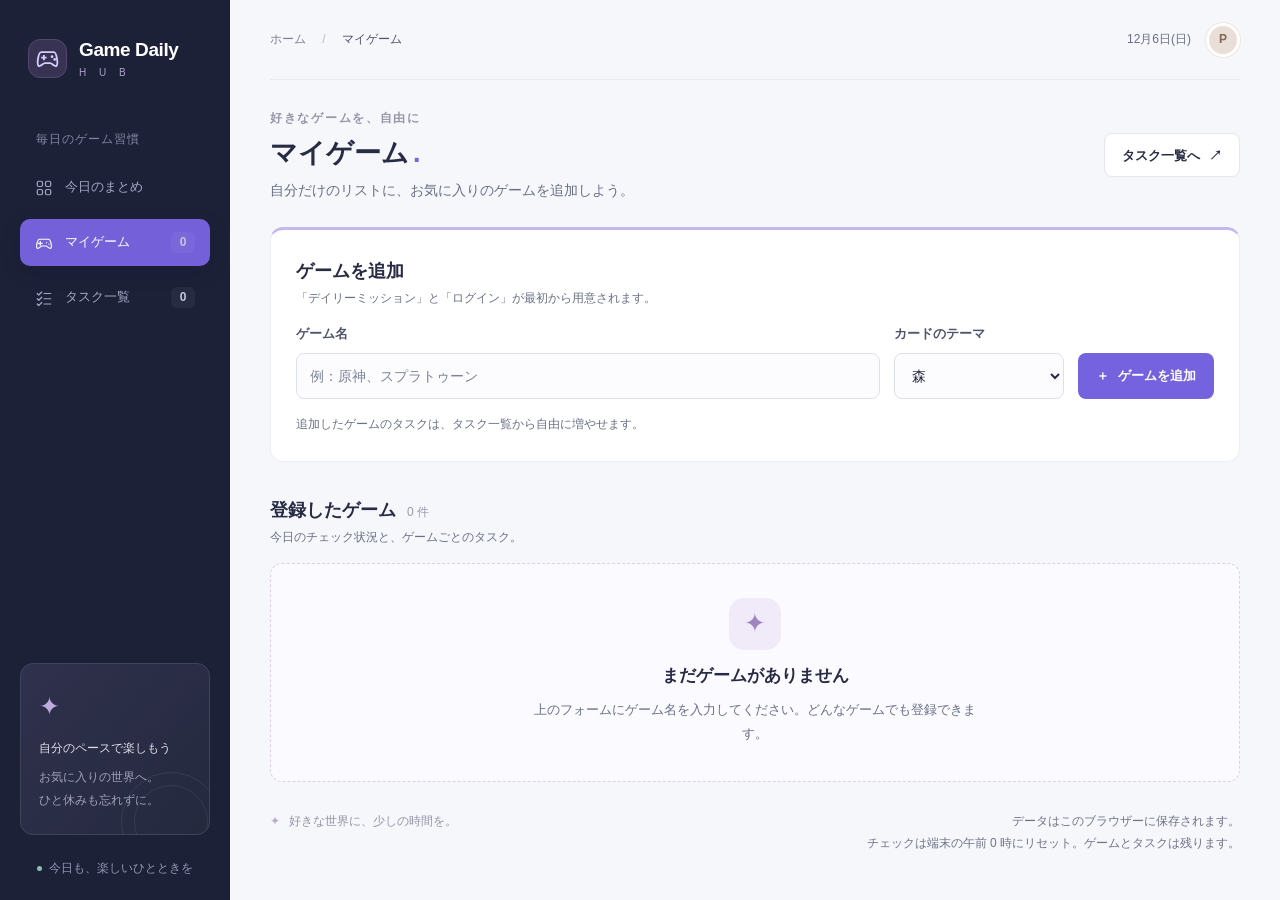
==== commit ab0b4d1e: "Add Japanese browser-managed games and daily tasks" ====
--- a/games.html
+++ b/games.html
@@ -1,73 +1,58 @@
 <!DOCTYPE html>
-<html lang="zh-Hant">
+<html lang="ja">
 <head>
   <meta charset="UTF-8">
   <meta name="viewport" content="width=device-width, initial-scale=1.0">
-  <meta name="description" content="Game Daily Hub，讓每一天的遊戲任務都井然有序。每日進度、遊戲清單與活動提醒的靜態設計示範。">
+  <meta name="description" content="好きなゲームを追加して、自分だけの毎日のチェックリストを作ろう。">
   <meta name="theme-color" content="#1c2036">
-  <title>我的遊戲 · Game Daily Hub</title>
+  <title>マイゲーム · Game Daily Hub</title>
   <link rel="icon" href="assets/favicon.svg" type="image/svg+xml">
   <link rel="stylesheet" href="styles.css">
+  <script src="store.js" defer></script>
+  <script src="app.js" defer></script>
 </head>
-<body>
-  <a class="skip-link" href="#main">跳到主要內容</a>
+<body data-page="games">
+  <a class="skip-link" href="#main">メインコンテンツへ移動</a>
   <div class="app-shell">
-    <aside class="sidebar" aria-label="主要導覽">
-      <a class="brand" href="index.html" aria-label="Game Daily Hub 首頁">
+    <aside class="sidebar" aria-label="メインナビゲーション">
+      <a class="brand" href="index.html" aria-label="Game Daily Hub ホーム">
         <span class="brand-mark" aria-hidden="true"><svg viewBox="0 0 32 32" fill="none"><path d="M9 9h14c3 0 5 13 3 15-2 2-5-3-7-3h-6c-2 0-5 5-7 3S6 9 9 9Z" stroke="currentColor" stroke-width="2"/><path d="M12 12v6m-3-3h6" stroke="currentColor" stroke-width="2"/><circle cx="21" cy="14" r="1.5" fill="currentColor"/><circle cx="24" cy="17" r="1.5" fill="currentColor"/></svg></span>
         <span>Game Daily<span class="brand-sub">H U B</span></span>
       </a>
-      <p class="nav-label">你的遊戲日常</p>
-      <nav class="main-nav">
-        <a class="nav-link" href="index.html"><svg viewBox="0 0 24 24" aria-hidden="true"><rect x="3" y="3" width="7" height="7" rx="2"/><rect x="14" y="3" width="7" height="7" rx="2"/><rect x="3" y="14" width="7" height="7" rx="2"/><rect x="14" y="14" width="7" height="7" rx="2"/></svg><span>今日總覽</span></a>
-        <a class="nav-link active" aria-current="page" href="games.html"><svg viewBox="0 0 24 24" aria-hidden="true"><path d="M6 7h12c3 0 5 11 3 12s-5-3-6-3H9c-1 0-4 4-6 3S3 7 6 7Z"/><path d="M7 10v5m-2.5-2.5h5m6-1h.01m3 2h.01"/></svg><span>我的遊戲</span><span class="nav-count">4</span></a>
-        <a class="nav-link" href="tasks.html"><svg viewBox="0 0 24 24" aria-hidden="true"><path d="m3 6 2 2 4-4m3 2h9M3 13l2 2 4-4m3 2h9M3 20l2 2 4-4m3 2h9"/></svg><span>任務清單</span><span class="nav-count">7</span></a>
-        <a class="nav-link" href="news.html"><svg viewBox="0 0 24 24" aria-hidden="true"><rect x="3" y="5" width="18" height="16" rx="3"/><path d="M7 3v4m10-4v4M3 11h18m-13 4h2m4 0h2"/></svg><span>活動與公告</span></a>
+      <p class="nav-label">毎日のゲーム習慣</p>
+      <nav class="main-nav" aria-label="ページ">
+        <a class="nav-link" href="index.html"><svg viewBox="0 0 24 24" aria-hidden="true"><rect x="3" y="3" width="7" height="7" rx="2"/><rect x="14" y="3" width="7" height="7" rx="2"/><rect x="3" y="14" width="7" height="7" rx="2"/><rect x="14" y="14" width="7" height="7" rx="2"/></svg><span>今日のまとめ</span></a>
+        <a class="nav-link active" aria-current="page" href="games.html"><svg viewBox="0 0 24 24" aria-hidden="true"><path d="M6 7h12c3 0 5 11 3 12s-5-3-6-3H9c-1 0-4 4-6 3S3 7 6 7Z"/><path d="M7 10v5m-2.5-2.5h5m6-1h.01m3 2h.01"/></svg><span>マイゲーム</span><span class="nav-count" data-game-count>0</span></a>
+        <a class="nav-link" href="tasks.html"><svg viewBox="0 0 24 24" aria-hidden="true"><path d="m3 6 2 2 4-4m3 2h9M3 13l2 2 4-4m3 2h9M3 20l2 2 4-4m3 2h9"/></svg><span>タスク一覧</span><span class="nav-count" data-pending-count>0</span></a>
       </nav>
       <div class="sidebar-bottom">
-        <div class="sidebar-message"><span class="sparkle" aria-hidden="true">✦</span><strong>遊戲是生活的獎勵</strong><p>按自己的節奏玩，<br>也別忘了好好休息。</p><span class="message-line"></span></div>
-        <div class="sidebar-status"><span></span> 好好玩，也好好生活</div>
+        <div class="sidebar-message"><span class="sparkle" aria-hidden="true">✦</span><strong>自分のペースで楽しもう</strong><p>お気に入りの世界へ。<br>ひと休みも忘れずに。</p><span class="message-line" aria-hidden="true"></span></div>
+        <div class="sidebar-status"><span aria-hidden="true"></span> 今日も、楽しいひとときを</div>
       </div>
     </aside>
+    <main class="main-content" id="main">
+      <header class="page-top"><p class="breadcrumb">ホーム <span>/</span> <strong>マイゲーム</strong></p><div class="profile"><span id="current-date">今日</span><span class="avatar" aria-hidden="true">P</span></div></header>
+      <div id="app-message" class="app-message" role="status" aria-live="polite"></div>
+      <div id="storage-error" class="storage-error" role="alert" hidden></div>
+      <noscript><p class="notice">ゲームの追加やタスクの記録には JavaScript が必要です。ブラウザーの設定で有効にしてください。</p></noscript>
 
-    <main class="main-content" id="main">
-      <header class="page-top"><p class="breadcrumb">我的空間 <span>/</span> <strong>我的遊戲</strong></p><div class="profile"><span class="demo-label">設計預覽</span><span class="avatar" aria-label="玩家示範頭像">P</span></div></header>
-      <section class="page-header">
-        <div><p class="eyebrow">YOUR COLLECTION</p><h1>我的遊戲<span class="heading-dot" aria-hidden="true">.</span></h1><p>每個喜歡的世界，都有自己的日常。</p></div>
-        <a class="button button-primary" href="tasks.html">查看所有任務 <span aria-hidden="true">↗</span></a>
+      <div class="page-header"><div><p class="eyebrow">好きなゲームを、自由に</p><h1>マイゲーム<span class="heading-dot" aria-hidden="true">.</span></h1><p class="page-description">自分だけのリストに、お気に入りのゲームを追加しよう。</p></div><a class="button button-light" href="tasks.html">タスク一覧へ <span aria-hidden="true">↗</span></a></div>
+      <section class="panel add-game-panel" aria-labelledby="add-game-heading">
+        <div class="section-heading"><div><h2 id="add-game-heading">ゲームを追加</h2><p>「デイリーミッション」と「ログイン」が最初から用意されます。</p></div></div>
+        <form id="add-game-form" class="form-stack">
+          <div class="form-row">
+            <div class="form-field"><label class="field-label" for="game-name">ゲーム名</label><input class="text-input" id="game-name" name="gameName" type="text" maxlength="80" placeholder="例：原神、スプラトゥーン" autocomplete="off" required></div>
+            <div class="form-field theme-field"><label class="field-label" for="game-theme">カードのテーマ</label><select class="select-input" id="game-theme" name="theme"><option value="genshin">森</option><option value="starrail">宇宙</option><option value="zzz">街</option><option value="wuwa">海</option></select></div>
+            <button class="button button-primary" type="submit"><span aria-hidden="true">＋</span> ゲームを追加</button>
+          </div>
+          <p class="inline-note">追加したゲームのタスクは、タスク一覧から自由に増やせます。</p>
+        </form>
       </section>
-
-      <section class="collection-summary panel" aria-label="遊戲收藏概況">
-        <div><span class="summary-number">04</span><span>正在玩的遊戲</span></div>
-        <div><span class="summary-number">02</span><span>今天已經登入</span></div>
-        <div><span class="summary-number">01</span><span>日常全部完成</span></div>
-        <p>再忙，也別忘了回喜歡的世界看看。</p>
+      <section aria-labelledby="collection-heading">
+        <div class="section-heading"><div><h2 id="collection-heading">登録したゲーム <span class="section-count"><span data-game-count>0</span> 件</span></h2><p>今日のチェック状況と、ゲームごとのタスク。</p></div></div>
+        <div class="game-grid collection-grid" id="games-list"></div>
       </section>
-
-      <section aria-labelledby="collection-heading">
-        <div class="section-heading"><div><h2 id="collection-heading">我的遊戲收藏 <span class="section-count">4</span></h2><p>今天的冒險，從這裡開始。</p></div><span class="section-hint">全部遊戲</span></div>
-        <div class="game-grid collection-grid">
-          <article class="game-card">
-            <div class="game-cover cover-genshin"><img src="assets/genshin.svg" alt="原神卡片的青綠山巒與天空示意插畫"><span class="cover-caption">OPEN WORLD</span></div>
-            <div class="game-body"><div class="game-heading"><div class="game-name"><span class="game-icon icon-genshin" aria-hidden="true">原</span><div><h3>原神</h3><p>Genshin Impact</p></div></div><span class="badge badge-warning">尚未登入</span></div><p class="game-description">提瓦特的風，正在等你。今天的委託還沒開始喔。</p><div class="game-progress"><span>每日任務</span><strong>0 <span>/ 3</span></strong></div><div class="progress-track" role="img" aria-label="每日任務完成 0%"><span style="width: 0%"></span></div><div class="game-footer"><span><i class="status-dot pending" aria-hidden="true"></i>還有 3 項待完成</span><a href="tasks.html#genshin">查看任務 <span aria-hidden="true">↗</span></a></div></div>
-          </article>
-          <article class="game-card">
-            <div class="game-cover cover-starrail"><img src="assets/starrail.svg" alt="星穹鐵道卡片的紫色星球與軌道示意插畫"><span class="cover-caption">SPACE FANTASY</span></div>
-            <div class="game-body"><div class="game-heading"><div class="game-name"><span class="game-icon icon-starrail" aria-hidden="true">星</span><div><h3>崩壞：星穹鐵道</h3><p>Honkai: Star Rail</p></div></div><span class="badge badge-success">全部完成</span></div><p class="game-description">今天的開拓任務完成了，安心準備下一站的旅行。</p><div class="game-progress"><span>每日任務</span><strong>3 <span>/ 3</span></strong></div><div class="progress-track progress-success" role="img" aria-label="每日任務完成 100%"><span style="width: 100%"></span></div><div class="game-footer"><span><i class="status-dot complete" aria-hidden="true"></i>今天已經登入</span><a href="tasks.html#starrail">查看任務 <span aria-hidden="true">↗</span></a></div></div>
-          </article>
-          <article class="game-card">
-            <div class="game-cover cover-zzz"><img src="assets/zzz.svg" alt="絕區零卡片的橘黃色都市幾何示意插畫"><span class="cover-caption">URBAN ADVENTURE</span></div>
-            <div class="game-body"><div class="game-heading"><div class="game-name"><span class="game-icon icon-zzz" aria-hidden="true">絕</span><div><h3>絕區零</h3><p>Zenless Zone Zero</p></div></div><span class="badge">進行中</span></div><p class="game-description">新艾利都的日常就快完成，再安排一下今天的電量吧。</p><div class="game-progress"><span>每日任務</span><strong>2 <span>/ 3</span></strong></div><div class="progress-track" role="img" aria-label="每日任務完成約 67%"><span style="width: 66.67%"></span></div><div class="game-footer"><span><i class="status-dot pending" aria-hidden="true"></i>還有 1 項待完成</span><a href="tasks.html#zzz">查看任務 <span aria-hidden="true">↗</span></a></div></div>
-          </article>
-          <article class="game-card">
-            <div class="game-cover cover-wuwa"><img src="assets/wuwa.svg" alt="鳴潮卡片的藍色山脈與波紋示意插畫"><span class="cover-caption">POST-APOCALYPTIC</span></div>
-            <div class="game-body"><div class="game-heading"><div class="game-name"><span class="game-icon icon-wuwa" aria-hidden="true">鳴</span><div><h3>鳴潮</h3><p>Wuthering Waves</p></div></div><span class="badge badge-warning">尚未登入</span></div><p class="game-description">漂泊者，今天還沒出發。把索拉里斯的日常也排進行程。</p><div class="game-progress"><span>每日任務</span><strong>0 <span>/ 3</span></strong></div><div class="progress-track" role="img" aria-label="每日任務完成 0%"><span style="width: 0%"></span></div><div class="game-footer"><span><i class="status-dot pending" aria-hidden="true"></i>還有 3 項待完成</span><a href="tasks.html#wuwa">查看任務 <span aria-hidden="true">↗</span></a></div></div>
-          </article>
-        </div>
-      </section>
-      <p class="preview-note">靜態外觀預覽・遊戲、登入狀態與進度皆為示範資料，目前不會自動同步或儲存。</p>
-
-      <footer class="site-footer"><p><span aria-hidden="true">✦</span> 留一點時間，給喜歡的世界。</p><p>HTML / CSS 外觀示範 · 勾選僅預覽，不儲存或更新進度</p></footer>
+      <footer class="site-footer"><p><span aria-hidden="true">✦</span> 好きな世界に、少しの時間を。</p><p>データはこのブラウザーに保存されます。<br>チェックは端末の午前 0 時にリセット。ゲームとタスクは残ります。</p></footer>
     </main>
   </div>
 </body>
--- a/styles.css
+++ b/styles.css
@@ -1,4 +1,4 @@
-/* 共用設計：從這裡修改全站配色，不需要安裝任何套件。 */
+/* 共通の色とレイアウト。追加パッケージは不要です。 */
 :root {
   --bg: #f6f7fb;
   --surface: #fff;
@@ -14,7 +14,7 @@
 }
 * { box-sizing: border-box; }
 html { scroll-behavior: smooth; scroll-padding-top: 24px; }
-body { margin: 0; color: var(--text); background: var(--bg); font-family: -apple-system, BlinkMacSystemFont, "Segoe UI", "PingFang TC", "Microsoft JhengHei", sans-serif; font-size: 14px; line-height: 1.6; -webkit-font-smoothing: antialiased; }
+body { margin: 0; color: var(--text); background: var(--bg); font-family: -apple-system, BlinkMacSystemFont, "Segoe UI", "Hiragino Kaku Gothic ProN", "Yu Gothic", "Meiryo", sans-serif; font-size: 14px; line-height: 1.6; -webkit-font-smoothing: antialiased; }
 a { color: inherit; text-decoration: none; }
 button, input { font: inherit; }
 img, svg { display: block; max-width: 100%; }
@@ -181,20 +181,12 @@
 .task-game { margin-left: auto; font-size: 10px; color: var(--muted); }
 .all-tasks-link { display: flex; align-items: center; justify-content: center; gap: 9px; margin: 10px -19px -19px; padding: 13px; font-size: 10px; color: #9282b5; border-top: 1px solid var(--line); }
 .all-tasks-link:hover { background: #f9f7ff; }
-.event-preview { position: relative; overflow: hidden; padding: 19px; border: 1px solid #e6e1f3; border-radius: 13px; background: linear-gradient(110deg, #eeebf6, #f8f5fc); }
-.event-preview-top { display: flex; justify-content: space-between; align-items: center; gap: 6px; }
-.event-preview-top .eyebrow { font-size: 7px; letter-spacing: 1px; }
-.event-preview-top .badge { font-size: 8px; }
-.event-preview h2 { position: relative; font-size: 15px; color: #6c5e89; margin-top: 16px; }
-.event-preview p { position: relative; font-size: 10px; color: #a093b0; margin-top: 5px; }
-.event-preview > a { position: relative; display: inline-block; margin-top: 16px; font-size: 10px; color: #827397; }
-.event-preview > a:hover { text-decoration: underline; }
-.event-decoration { position: absolute; right: 8px; top: 34px; font-size: 110px; color: #cbbede4d; line-height: 1; transform: rotate(12deg); }
+
 .site-footer { display: flex; align-items: center; justify-content: space-between; gap: 15px; color: #a4a8b7; padding: 29px 0 24px; font-size: 9px; }
 .site-footer p:first-child { color: #9295a6; }
 .site-footer p:first-child span { color: #baa9cd; padding-right: 6px; }
 
-/* 次頁沿用相同卡片、進度列、任務列與導覽。 */
+/* ゲームとタスクのページ */
 .notice, .preview-note, .info-banner { padding: 14px 18px; margin-bottom: 24px; border: 1px solid #e8e3f3; background: #f1eef9; color: #847499; border-radius: 10px; font-size: 12px; }
 .collection-grid { grid-template-columns: repeat(2, minmax(0, 1fr)); }
 .collection-grid .game-cover { height: 170px; }
@@ -203,14 +195,7 @@
 .task-panel .task-row { padding: 18px 2px; }
 .task-panel .task-content strong { font-size: 13px; }
 .task-panel .task-content small { font-size: 11px; }
-.news-grid { display: grid; grid-template-columns: repeat(2, minmax(0, 1fr)); gap: 22px; }
-.news-card { overflow: hidden; padding: 0; scroll-margin-top: 24px; }
-.event-art { min-height: 130px; padding: 24px; background: #eee9f7; display: flex; align-items: center; justify-content: space-between; }
-.event-art img { width: 100%; height: 150px; object-fit: cover; }
-.event-meta { display: flex; align-items: center; gap: 10px; flex-wrap: wrap; font-size: 11px; color: #9a8aa7; }
-.event-title { font-size: 20px; margin-top: 12px; }
-.event-description { color: var(--muted); font-size: 13px; margin: 12px 0; line-height: 1.9; }
-.event-date { color: #928ba0; font-size: 11px; }
+
 .button-primary { color: white; background: var(--accent); }
 .button-primary:hover { background: var(--accent-dark); }
 .button-secondary { background: white; border-color: #e5e6ef; }
@@ -253,42 +238,18 @@
 .task-panel-footer { display: flex; justify-content: space-between; padding-top: 19px; margin-top: 7px; border-top: 1px solid var(--line); font-size: 10px; color: #aaa5b5; }
 .task-panel-footer a { color: #8a7baf; }
 .task-panel-footer a:hover { text-decoration: underline; }
-.news-notice { display: flex; align-items: center; gap: 13px; margin-bottom: 29px; background: #eeedf7; border-color: #e4e1f0; }
+
 .notice-icon { display: grid; place-items: center; width: 23px; height: 23px; border: 1px solid #a89cba; border-radius: 50%; font-family: Georgia, serif; color: #988aaa; flex-shrink: 0; }
-.news-notice strong { font-size: 12px; color: #7e6f99; }
-.news-notice p { font-size: 11px; color: #9c91ac; margin-top: 3px; }
-.event-art { position: relative; padding: 0; height: 160px; }
-.event-art img { height: 100%; }
-.event-art > .badge { position: absolute; right: 16px; top: 16px; }
-.news-body { padding: 24px; }
-.event-meta { justify-content: space-between; }
-.event-category { font-size: 11px; color: #a18e6d; }
-.event-details { border-top: 1px solid var(--line); padding-top: 14px; margin-top: 17px; }
-.event-details summary { display: flex; align-items: center; justify-content: space-between; cursor: pointer; list-style: none; font-size: 11px; color: #8975a8; }
-.event-details summary::-webkit-details-marker { display: none; }
-.event-details[open] summary > span { transform: rotate(45deg); }
-.event-details p { font-size: 12px; color: #9891a4; margin-top: 14px; line-height: 1.9; }
-.announcement-panel { margin-top: 26px; padding: 25px; }
-.announcement-panel .panel-heading h2 { font-size: 17px; }
-.announcement-panel .panel-heading p { font-size: 12px; color: var(--muted); margin-top: 5px; }
-.announcement-row { display: flex; align-items: center; gap: 22px; padding: 21px 0; border-top: 1px solid var(--line); }
-.announcement-date { flex-shrink: 0; display: grid; place-items: center; width: 53px; height: 61px; border-radius: 8px; background: #f3f0f9; line-height: 1; color: #9c8cb5; padding: 9px; }
-.announcement-date strong { font-size: 23px; font-weight: 600; }
-.announcement-date > span { font-size: 8px; letter-spacing: 1px; }
-.announcement-row h3 { font-size: 14px; margin-top: 6px; }
-.announcement-row p { font-size: 12px; color: var(--muted); margin-top: 4px; }
-
-/* 輔助文字也保持可讀；完成狀態同時用刪除線表示，不只依靠顏色。 */
+
+/* 完了は色だけでなく、取り消し線でも表示します。 */
 .task-content small, .game-name p, .game-progress, .game-footer,
 .stat-note, .task-panel-footer, .task-tag, .game-heading p,
-.reminder-link small, .event-description, .event-date,
+.reminder-link small,
 .site-footer p, .small-text { color: #6d7388; }
 .task-row input:checked ~ .task-content strong { color: #686d80; }
-.preview-note, .news-notice p, .event-details p { color: #6e647f; }
-.task-panel-footer a, .game-footer a, .all-tasks-link,
-.event-preview > a, .event-details summary { color: #77618d; }
+.preview-note { color: #6e647f; }
+.task-panel-footer a, .game-footer a, .all-tasks-link { color: #77618d; }
 .reminder-box p { color: #89754f; }
-.event-preview p { color: #7c6a91; }
 
 @media (min-width: 1700px) { .main-content { margin-right: auto; } }
 @media (max-width: 1250px) {
@@ -314,7 +275,7 @@
   .brand-mark { width: 34px; height: 34px; }
   .dashboard-grid { grid-template-columns: 1fr; }
   .side-column { display: grid; grid-template-columns: repeat(2, minmax(0, 1fr)); align-items: start; }
-  .event-preview { grid-column: 1 / -1; }
+
   .hero-visual { right: 0; width: 42%; transform: scale(.85); transform-origin: center right; }
   .hero-copy { width: 68%; }
   .stats-grid { gap: 10px; }
@@ -368,13 +329,7 @@
   .task-jump-links > a { gap: 12px; padding: 8px 11px; font-size: 11px; }
   .task-panel .task-content small { font-size: 10px; }
   .preview-note { font-size: 10px; }
-  .news-body { padding: 21px; }
-  .news-notice { align-items: flex-start; }
-  .news-notice p { font-size: 10px; line-height: 1.9; }
-  .announcement-panel { padding: 19px; }
-  .announcement-row { gap: 13px; }
-  .announcement-row h3 { font-size: 12px; }
-  .announcement-row p { font-size: 11px; }
+
   .sidebar { padding: 16px 13px 10px; }
   .brand { margin-left: 5px; margin-bottom: 17px; }
   .nav-link { gap: 6px; padding: 10px 5px; font-size: 10px; border-radius: 7px; }
@@ -415,9 +370,7 @@
   .reminder-box p { font-size: 11px; }
   .reminder-link { font-size: 13px; }
   .reminder-link small { font-size: 10px; }
-  .event-preview h2 { font-size: 17px; }
-  .event-preview p, .event-preview > a { font-size: 12px; }
-  .news-grid { grid-template-columns: 1fr; }
+
 }
 @media (max-width: 360px) {
   .nav-link svg { display: none; }
@@ -427,3 +380,157 @@
   html { scroll-behavior: auto; }
   *, *::before, *::after { transition-duration: .01ms !important; animation-duration: .01ms !important; }
 }
+
+/* 入力フォームと、ユーザーが作るゲーム・タスクの一覧 */
+[hidden] { display: none !important; }
+button, input, select { font: inherit; }
+button { cursor: pointer; }
+button:disabled, input:disabled { cursor: not-allowed; opacity: .55; }
+select:focus-visible { outline: 3px solid #ad92ff; outline-offset: 4px; }
+.sr-only { position: absolute; width: 1px; height: 1px; padding: 0; margin: -1px; overflow: hidden; clip: rect(0, 0, 0, 0); white-space: nowrap; border: 0; }
+.main-content, .panel, .game-card, .form-field, .stat-card, .stat-card > div { min-width: 0; }
+.nav-label, .nav-count, .sidebar-message p, .sidebar-message strong, .sidebar-status,
+.breadcrumb, .profile, .eyebrow, .hero-tag, .hero-copy p, .quest-ticket,
+.stat-card p, .stat-note, .stat-link, .text-link, .badge, .game-cover > .badge,
+.game-progress, .game-progress strong, .game-footer, .reminder-link small,
+.small-text, .task-content small, .all-tasks-link, .site-footer,
+.task-tag, .game-name p, .task-panel-footer, .task-jump-links > a > span { font-size: 12px; }
+.brand-sub { font-size: 10px; }
+.nav-label { letter-spacing: 1px; }
+.nav-count { min-width: 24px; }
+.page-header h1 { letter-spacing: 0; }
+.page-description, .page-header > div > p:last-child { font-size: 14px; }
+.page-top { flex-wrap: wrap; gap: 8px 16px; padding: 15px 0; }
+.profile { color: var(--muted); }
+#current-date { white-space: nowrap; }
+.button { gap: 9px; min-height: 44px; font-size: 13px; }
+.button-danger { min-height: 36px; padding: 7px 10px; border-color: #ecdde1; background: #fff; color: #9b4860; font-size: 12px; }
+.button-danger:hover { background: #fff0f3; border-color: #dcafbc; }
+.game-actions { display: flex; justify-content: space-between; align-items: center; flex-wrap: wrap; gap: 14px; padding-top: 18px; margin-top: 17px; border-top: 1px solid var(--line); }
+.game-name > div { min-width: 0; }
+.game-name h2, .game-name h3 { overflow-wrap: anywhere; font-size: 18px; }
+.collection-grid .game-heading h3 { font-size: 18px; }
+.game-progress, .collection-grid .game-progress, .collection-grid .game-footer { font-size: 13px; }
+.game-progress strong { font-size: 14px; }
+.add-game-panel { padding: 25px; margin-bottom: 32px; border-top: 3px solid #c5b8ee; }
+.form-stack { display: flex; flex-direction: column; gap: 14px; }
+.form-row { display: flex; align-items: flex-end; gap: 14px; }
+.form-field { flex: 1; }
+.field-label { display: block; color: #50556e; font-size: 13px; font-weight: 650; margin-bottom: 8px; }
+.text-input, .select-input { display: block; width: 100%; min-width: 0; min-height: 46px; padding: 11px 13px; border: 1px solid #dce0ea; border-radius: 8px; background: #fcfcff; color: var(--text); }
+.text-input::placeholder { color: #7d8497; opacity: 1; }
+.text-input:hover, .select-input:hover { border-color: #b3a3d6; }
+.theme-field { flex: 0 1 170px; }
+.form-row > button { min-height: 46px; flex-shrink: 0; }
+.inline-note { font-size: 12px; line-height: 1.9; color: var(--muted); overflow-wrap: anywhere; }
+.task-item { display: flex; gap: 12px; align-items: center; border-bottom: 1px solid #eceef5; min-width: 0; }
+.task-item:last-child { border-bottom: 0; }
+.task-item .task-row { min-width: 0; flex: 1; border: 0; padding: 17px 0; min-height: 58px; }
+.task-item .task-row input { width: 21px; height: 21px; }
+.task-item .task-row input::before { width: 9px; height: 5px; }
+.task-content strong { font-size: 14px; overflow-wrap: anywhere; }
+.task-content small, .task-panel .task-content small { font-size: 12px; overflow-wrap: anywhere; }
+.task-item .button-danger { flex-shrink: 0; }
+.task-tag { flex-shrink: 0; margin-left: 0; }
+.custom-task-form { display: flex; align-items: flex-end; gap: 10px; padding-top: 21px; margin-top: 6px; border-top: 1px solid var(--line); }
+.custom-task-form .text-input { font-size: 14px; }
+.custom-task-form .button { flex-shrink: 0; min-height: 46px; }
+.empty-state { grid-column: 1 / -1; width: 100%; text-align: center; background: #fbfaff; border: 1px dashed #d8d1e9; border-radius: 12px; padding: 34px 24px; overflow-wrap: anywhere; }
+.empty-state-mark { display: inline-grid; place-items: center; width: 52px; height: 52px; border-radius: 15px; background: #f0eaf9; color: #9f85bf; font-size: 26px; margin-bottom: 14px; }
+.empty-state h3 { font-size: 17px; font-weight: 650; }
+.empty-state p { max-width: 450px; margin: 9px auto 0; color: var(--muted); font-size: 13px; line-height: 1.9; }
+.empty-state .button { margin-top: 21px; }
+.quick-tasks .empty-state { margin: 15px 0 18px; }
+.panel-heading { flex-wrap: wrap; }
+.panel-heading h2 { font-size: 16px; }
+.panel-heading .game-name { flex: 1; }
+.panel-heading .badge { flex-shrink: 0; }
+.task-page-grid { align-items: start; }
+.task-overview { margin-bottom: 22px; gap: 22px; }
+.task-overview p { font-size: 13px; color: #686080; }
+.overview-star { font-size: 65px; line-height: 1; color: #b5a6d3; padding-right: 15px; }
+.task-jump-links > a { max-width: 100%; min-height: 42px; overflow-wrap: anywhere; }
+.task-jump-links > a > span { flex-shrink: 0; }
+.task-jump-links:empty { margin-bottom: 0; }
+.reminder-link { padding: 10px 0; margin-top: 0; font-size: 14px; min-height: 60px; }
+.reminder-link + .reminder-link { border-top: 1px solid var(--line); }
+.reminder-link > span:nth-child(2) { min-width: 0; overflow-wrap: anywhere; }
+.reminder-link .small-game-icon { width: 34px; height: 34px; }
+.summary-grid { grid-template-columns: repeat(3, minmax(0, 1fr)); }
+.stat-value > strong { font-weight: 700; }
+.stat-note { display: block; }
+.hero-copy { width: 65%; }
+.hero-copy p { max-width: 420px; min-height: 46px; }
+.quest-ticket { min-width: 240px; letter-spacing: 0; }
+.quest-ticket strong { font-size: 13px; letter-spacing: 0; }
+.hero-tag { letter-spacing: 1px; }
+.dashboard-grid { grid-template-columns: minmax(0, 1.6fr) minmax(260px, 1fr); }
+.app-message:not(:empty), .storage-error { margin-top: 18px; padding: 13px 17px; border-radius: 9px; font-size: 13px; overflow-wrap: anywhere; }
+.app-message:not(:empty) { background: #e9f5ee; border: 1px solid #cce5d6; color: #2a6750; }
+.storage-error { background: #fff0f2; border: 1px solid #eec5cf; color: #933750; }
+.site-footer { align-items: flex-start; line-height: 1.8; }
+.site-footer p:last-child { text-align: right; }
+
+@media (max-width: 1080px) {
+  .form-row { flex-wrap: wrap; }
+  .form-row > .form-field:first-child { flex-basis: 100%; }
+  .theme-field { flex: 1; }
+  .dashboard-grid { grid-template-columns: 1fr; }
+  .hero-copy { width: 70%; }
+  .stat-note { font-size: 12px; }
+}
+@media (max-width: 760px) {
+  .nav-link { font-size: 12px; }
+  .page-header > .button { font-size: 13px; padding: 10px 14px; }
+  .hero-copy { width: 75%; }
+  .stat-card { display: block; }
+  .stat-icon { margin-bottom: 12px; }
+  .stat-note, .stat-link { font-size: 12px; }
+  .collection-grid { grid-template-columns: 1fr; }
+  .site-footer { align-items: center; }
+  .site-footer p:last-child { text-align: center; }
+}
+@media (max-width: 540px) {
+  .main-content { padding: 0 16px; }
+  .nav-link { font-size: 12px; gap: 5px; }
+  .nav-link svg { display: none; }
+  .page-top { padding: 13px 0; }
+  .breadcrumb { font-size: 12px; }
+  .breadcrumb span { padding: 0 6px; }
+  .profile { gap: 9px; }
+  .avatar { display: none; }
+  .page-header { padding: 24px 0; }
+  .page-header h1 { font-size: 25px; }
+  .page-header > div > p:last-child { font-size: 13px; }
+  .hero { min-height: 296px; }
+  .hero-copy { width: 100%; padding: 25px 22px; }
+  .hero-copy p { font-size: 13px; max-width: 100%; }
+  .hero h2 { font-size: 27px; }
+  .hero-visual { opacity: .23; }
+  .summary-grid { grid-template-columns: 1fr; gap: 10px; }
+  .stat-card { display: flex; padding: 17px; gap: 14px; }
+  .stat-icon { display: grid; margin-bottom: 0; width: 37px; height: 37px; }
+  .stat-card p, .stat-note { font-size: 12px; }
+  .stat-value { font-size: 27px; }
+  .stat-value > span { font-size: 14px; }
+  .panel-heading h2 { font-size: 15px; }
+  .panel, .add-game-panel, .task-page-grid .task-panel { padding: 19px; }
+  .form-row { gap: 15px; }
+  .theme-field { flex-basis: 100%; }
+  .form-row > button { width: 100%; }
+  .text-input, .select-input, .custom-task-form .text-input { font-size: 16px; }
+  .task-content strong, .task-panel .task-content strong { font-size: 14px; }
+  .task-content small, .task-panel .task-content small { font-size: 12px; }
+  .task-item { gap: 8px; }
+  .task-item .task-row { gap: 9px; }
+  .task-tag { padding: 3px 5px; }
+  .custom-task-form { gap: 8px; }
+  .custom-task-form .button { padding: 11px 13px; }
+  .overview-star { display: none; }
+  .task-overview h2 { font-size: 18px; }
+  .task-overview p, .task-jump-links > a { font-size: 13px; }
+  .empty-state { padding: 27px 18px; }
+  .empty-state h3 { font-size: 16px; }
+  .reminder-link small { font-size: 12px; }
+  .small-text { font-size: 12px; }
+}
